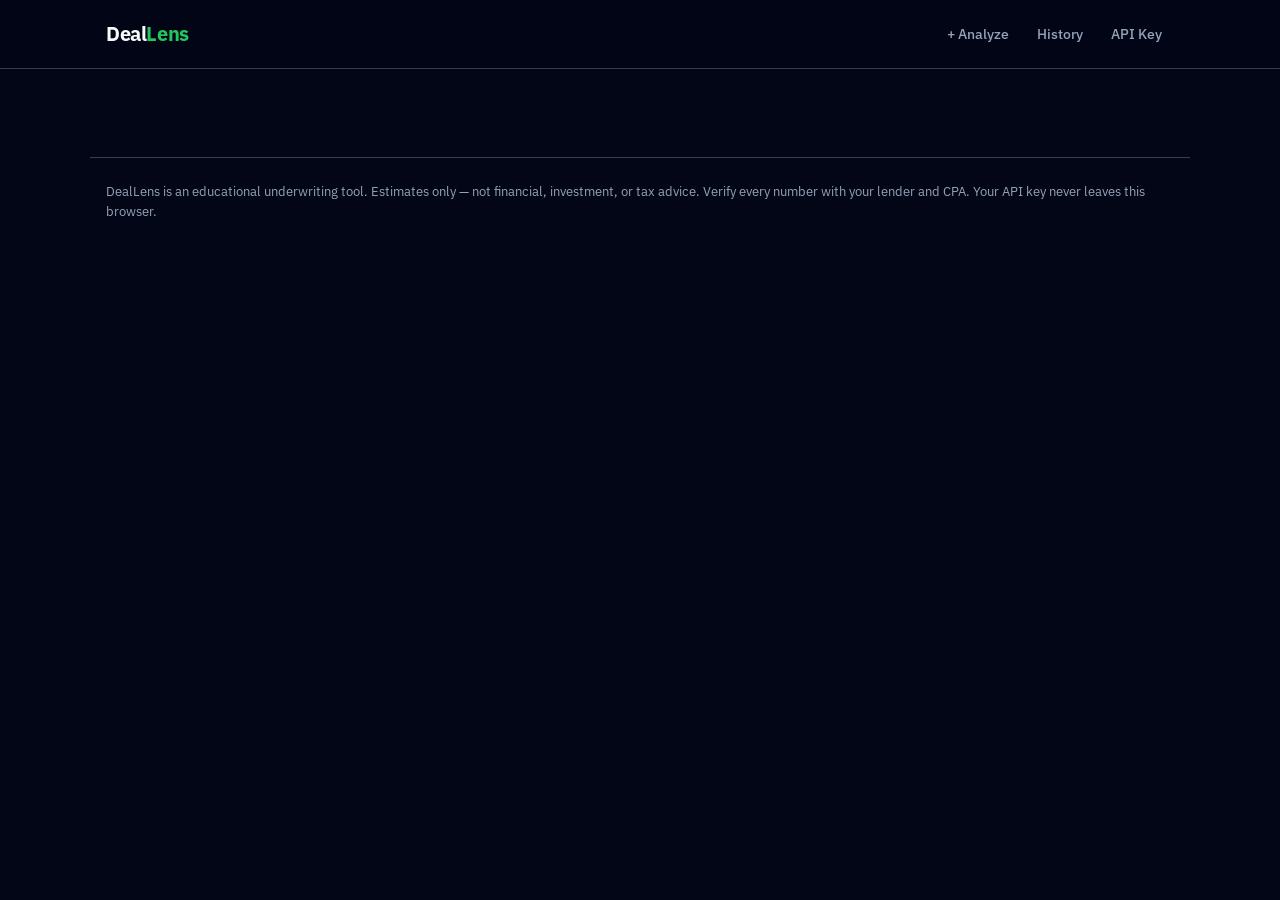
==== deallens/index.html @ 0a84fbc3 "deploy deallens/index.html" ====
<!DOCTYPE html>
<html lang="en">
<head>
<meta charset="UTF-8">
<meta name="viewport" content="width=device-width, initial-scale=1.0">
<title>DealLens — Underwrite any rental deal in 10 minutes</title>
<meta name="description" content="BYOK rental deal analyzer. Your API key, your compute — pro-grade underwriting with zero inference cost to us.">
<link rel="stylesheet" href="styles.css">
</head>
<body>

<header class="app-header no-print">
  <div class="header-inner">
    <a class="logo" href="#/" data-nav="landing">Deal<span>Lens</span></a>
    <nav class="nav" aria-label="Main">
      <button data-nav="new">+ Analyze</button>
      <button data-nav="history">History</button>
      <button data-nav="setup">API Key</button>
    </nav>
  </div>
</header>

<main>
  <!-- ============ LANDING ============ -->
  <section class="view" id="view-landing" aria-label="Welcome">
    <div class="hero">
      <span class="kicker">BYOK &middot; your key, your compute</span>
      <h1>Stop guessing on rentals.</h1>
      <p class="lead">Paste a listing, get a pro-grade underwriting — cash flow, cap rate, risk flags, and a suggested offer — in about ten minutes. You bring your own AI key, so analysis costs you pennies.</p>
      <p style="margin-top:8px">
        <button class="btn" data-nav="new">Analyze your first deal</button>
        <button class="btn secondary" data-nav="setup" style="margin-left:8px">Set up API key</button>
      </p>
    </div>

    <div class="steps">
      <div class="step"><span class="n">1</span><h3>Enter the deal</h3><p>Price, rent, taxes, insurance, financing — guided form with sane defaults. No scraping games, no missing fields.</p></div>
      <div class="step"><span class="n">2</span><h3>We do the math</h3><p>Every ratio — cap rate, cash-on-cash, DSCR — computed deterministically in code. The AI narrates; it never does your arithmetic.</p></div>
      <div class="step"><span class="n">3</span><h3>Get the verdict</h3><p>Deal score 0–100, risk flags, and an offer thesis you can take to a lender. Save it, compare it, print it.</p></div>
    </div>

    <div class="sample-strip" aria-label="Sample output">
      <div class="stat"><div class="v">$312</div><div class="l">monthly cash flow</div></div>
      <div class="stat"><div class="v">7.4%</div><div class="l">cap rate</div></div>
      <div class="stat"><div class="v">11.2%</div><div class="l">cash-on-cash</div></div>
      <div class="stat"><div class="v">84</div><div class="l">deal score</div></div>
    </div>

    <div class="card">
      <h3>How BYOK pricing works</h3>
      <p style="color:var(--muted-fg);font-size:.92rem">DealLens runs on <strong style="color:var(--fg)">your</strong> OpenAI, xAI, or Anthropic key — pasted once, stored only in this browser, never on our servers. A full analysis costs roughly <strong style="color:var(--fg)">$0.01–0.05</strong> of your own API credit. We charge for the underwriting engine, not the tokens.</p>
      <p style="margin-top:12px"><button class="btn secondary" data-nav="pricing">See plans</button></p>
    </div>
  </section>

  <!-- ============ SETUP ============ -->
  <section class="view" id="view-setup" aria-label="API key setup">
    <h1>Bring your own key</h1>
    <p class="lead" style="margin-bottom:20px">Pick a provider, paste a key. It stays in this browser's local storage — it is never sent to our servers. Every AI call goes straight from your browser to the provider.</p>

    <div class="notice">New to API keys? <a href="https://platform.openai.com/api-keys" target="_blank" rel="noopener">OpenAI keys</a> &middot; <a href="https://console.x.ai" target="_blank" rel="noopener">xAI console</a> &middot; <a href="https://console.anthropic.com" target="_blank" rel="noopener">Anthropic console</a> &middot; <a href="https://aistudio.google.com/apikey" target="_blank" rel="noopener">Google AI Studio</a>. Set a small spend limit (e.g. $5) on your provider account.</div>
    <div class="notice warn" id="anthropic-note" hidden>Heads up: Anthropic's API sometimes blocks direct browser calls (CORS). If the key test fails below, OpenAI or xAI will work fine — or run Anthropic through a tiny proxy.</div>

    <div class="card">
      <div class="provider-cards" role="radiogroup" aria-label="Provider">
        <label class="provider" data-provider="openai">
          <input type="radio" name="provider" value="openai" checked>
          <strong>OpenAI</strong><small>gpt-4o-mini default &middot; ~$0.01/analysis</small>
        </label>
        <label class="provider" data-provider="xai">
          <input type="radio" name="provider" value="xai">
          <strong>xAI</strong><small>grok-3-mini default &middot; ~$0.01/analysis</small>
        </label>
        <label class="provider" data-provider="anthropic">
          <input type="radio" name="provider" value="anthropic">
          <strong>Anthropic</strong><small>haiku default &middot; ~$0.02/analysis</small>
        </label>
        <label class="provider" data-provider="gemini">
          <input type="radio" name="provider" value="gemini">
          <strong>Gemini</strong><small>gemini-3.5-flash-lite default &middot; ~$0.01/analysis</small>
        </label>
      </div>

      <div class="field">
        <label for="api-key">API key</label>
        <input type="password" id="api-key" placeholder="sk-..." autocomplete="off" spellcheck="false">
        <p class="tip">Stored only in this browser (localStorage). Clear it anytime in Settings below.</p>
      </div>

      <div class="field">
        <label for="model">Model <span class="hint">(editable — use what you like)</span></label>
        <input type="text" id="model" value="gpt-4o-mini" spellcheck="false">
        <p class="tip" id="model-hint">Mini-class models are plenty for structured underwriting and cost fractions of a cent per analysis.</p>
      </div>

      <p>
        <button class="btn" id="test-key-btn">Test key</button>
        <button class="btn secondary" id="save-key-btn" style="margin-left:8px">Save key</button>
      </p>
      <p class="error" id="key-error" role="alert"></p>
      <p class="success" id="key-success" role="status"></p>

      <p style="margin-top:16px"><button class="btn danger-ghost" id="clear-key-btn">Remove saved key</button></p>
    </div>
  </section>

  <!-- ============ NEW ANALYSIS ============ -->
  <section class="view" id="view-new" aria-label="New analysis">
    <div class="new-head no-print">
      <div>
        <h1>New deal analysis</h1>
        <p class="lead" style="margin-bottom:0">Pick a strategy, enter what you know. Defaults are national medians.</p>
      </div>
      <button class="btn secondary" data-reset id="top-reset-btn">New Analysis (reset)</button>
    </div>

    <div class="notice warn" id="no-key-notice" hidden>You haven't saved an API key yet — the math will still run, but the AI narrative needs one. <a href="#/setup" data-nav="setup">Set it up</a> (30 seconds).</div>

    <div class="strat-tabs no-print" role="tablist" aria-label="Strategy">
      <button type="button" class="strat-tab on" data-strategy="buy" role="tab" aria-selected="true">Buy &amp; Hold</button>
      <button type="button" class="strat-tab" data-strategy="flip" role="tab" aria-selected="false">Rehab Flip</button>
      <button type="button" class="strat-tab" data-strategy="build" role="tab" aria-selected="false">New Build</button>
    </div>

    <form id="deal-form" novalidate>
      <div class="card" data-modes="buy flip">
        <h3>Property</h3>
        <div class="grid2">
          <div class="field"><label for="f-name">Label</label><input id="f-name" placeholder="Duplex near downtown"></div>
          <div class="field"><label for="f-addr">Street address <span class="hint">(unlocks parcel / map / listing links)</span></label><input id="f-addr" placeholder="123 Main St, Fort Pierce, FL 34950" autocomplete="off"></div>
          <div class="field"><label for="f-price">Purchase price ($)</label><input id="f-price" type="number" min="1" required placeholder="200000"></div>
          <div class="field" data-modes="buy"><label for="f-rent">Monthly rent ($)</label><input id="f-rent" type="number" min="0" placeholder="1800"></div>
          <div class="field"><label for="f-beds">Beds / baths <span class="hint">(optional)</span></label><input id="f-beds" placeholder="3 / 2"></div>
        </div>
      </div>

      <div class="card" data-modes="buy flip build">
        <h3>Property intel <span class="hint" style="font-weight:400;color:var(--muted-fg)">(free public sources — nothing auto-fetched)</span></h3>
        <div class="grid2">
          <div class="field"><label for="f-dom">Days on market</label><input id="f-dom" type="number" min="0" placeholder="21"></div>
          <div class="field"><label for="f-lastsaledate">Last sale date</label><input id="f-lastsaledate" type="date"></div>
          <div class="field"><label for="f-lastsaleprice">Last sale price ($)</label><input id="f-lastsaleprice" type="number" min="0" placeholder="150000"></div>
          <div class="field"><label for="f-yearbuilt">Year built</label><input id="f-yearbuilt" type="number" min="1700" max="2030" placeholder="1985"></div>
          <div class="field"><label for="f-sqft">Square feet</label><input id="f-sqft" type="number" min="0" placeholder="1400"></div>
          <div class="field"><label for="f-listnote">List price history <span class="hint">(optional note)</span></label><input id="f-listnote" placeholder="Listed 210k → cut to 195k after 30 days"></div>
        </div>
        <p class="tip" id="intel-links-hint">Enter the street address above to get parcel, map, and listing deep-links.</p>
        <div class="field"><label for="f-photos">Photos <span class="hint">(up to 6 — kept for this session only)</span> <span id="photo-count" class="tip">0 / 6</span></label>
          <input id="f-photos" type="file" accept="image/*" multiple>
        </div>
        <div class="field"><label for="f-photourl">…or paste an image URL</label>
          <div class="url-row"><input id="f-photourl" type="url" placeholder="https://…"><button type="button" class="btn secondary" id="photourl-add">Add</button></div>
        </div>
        <div class="photo-strip" id="photo-gallery" aria-live="polite"></div>
      </div>

      <div class="card" data-modes="buy flip">
        <h3>Financing</h3>
        <div class="grid2">
          <div class="field"><label for="f-loantype">Loan type</label>
            <select id="f-loantype">
              <option value="conventional" selected>Conventional</option>
              <option value="fha">FHA</option>
              <option value="va">VA</option>
              <option value="dscr">DSCR investor loan</option>
              <option value="seller">Seller financing</option>
              <option value="cash">Cash (no loan)</option>
            </select>
            <p class="tip" id="loan-note"></p>
          </div>
          <div class="field" data-modes="buy flip"><label>&nbsp;</label><p class="tip" id="cash-note" hidden>Cash purchase — cash flow equals NOI and DSCR does not apply.</p></div>
        </div>
        <div class="grid2" id="fin-debt-fields">
          <div class="field"><label for="f-down">Down payment (%)</label><input id="f-down" type="number" min="0" max="100" step="0.5" value="20"></div>
          <div class="field"><label for="f-rate">Interest rate (%, annual)</label><input id="f-rate" type="number" min="0" max="20" step="0.125" value="7"></div>
          <div class="field"><label for="f-term">Loan term</label><select id="f-term"><option value="30" selected>30-year fixed</option><option value="15">15-year fixed</option></select></div>
          <div class="field"><label for="f-closing">Closing costs (%) <span class="hint">of price</span></label><input id="f-closing" type="number" min="0" max="15" step="0.5" value="2"></div>
        </div>
      </div>

      <details class="assume" data-modes="buy">
        <summary>Operating assumptions (tap to adjust)</summary>
        <div class="body">
          <div class="grid2">
            <div class="field"><label for="f-tax">Property tax ($/yr)</label><input id="f-tax" type="number" min="0" value="2400"><p class="tip">~1.1% of price is the US median.</p></div>
            <div class="field"><label for="f-ins">Insurance ($/yr)</label><input id="f-ins" type="number" min="0" value="1200"></div>
            <div class="field"><label for="f-hoa">HOA ($/mo)</label><input id="f-hoa" type="number" min="0" value="0"></div>
            <div class="field"><label for="f-vac">Vacancy (%)</label><input id="f-vac" type="number" min="0" max="50" step="0.5" value="5"><p class="tip">5% ≈ 2–3 weeks empty per year.</p></div>
            <div class="field"><label for="f-maint">Maintenance (%) <span class="hint">of rent</span></label><input id="f-maint" type="number" min="0" max="50" step="0.5" value="5"></div>
            <div class="field"><label for="f-capex">CapEx reserve (%) <span class="hint">of rent</span></label><input id="f-capex" type="number" min="0" max="50" step="0.5" value="5"><p class="tip">Roof, HVAC, big-ticket replacements.</p></div>
            <div class="field"><label for="f-mgmt">Property management (%) <span class="hint">of rent</span></label><input id="f-mgmt" type="number" min="0" max="50" step="0.5" value="8"><p class="tip">0 if self-managing.</p></div>
          </div>
        </div>
      </details>

      <div class="card" data-modes="flip" style="display:none">
        <h3>Flip numbers</h3>
        <div class="grid2">
          <div class="field"><label for="f-flip-rehab">Rehab budget ($)</label><input id="f-flip-rehab" type="number" min="0" placeholder="60000"></div>
          <div class="field"><label for="f-flip-arv">After-repair value — ARV ($)</label><input id="f-flip-arv" type="number" min="0" placeholder="330000"></div>
          <div class="field"><label for="f-flip-hold">Holding time (months)</label><input id="f-flip-hold" type="number" min="1" value="6"></div>
          <div class="field"><label for="f-flip-sellcost">Selling costs (%) <span class="hint">agent + closing</span></label><input id="f-flip-sellcost" type="number" min="0" max="20" step="0.5" value="8"></div>
          <div class="field"><label for="f-flip-carry">Monthly carry ($) <span class="hint">taxes + insurance + utilities while held</span></label><input id="f-flip-carry" type="number" min="0" value="500"></div>
        </div>
      </div>

      <div class="card" data-modes="build" style="display:none">
        <h3>Build numbers <span class="hint" style="font-weight:400;color:var(--muted-fg)">(cash basis — construction financing not modeled)</span></h3>
        <div class="grid2">
          <div class="field"><label for="f-build-land">Land cost ($)</label><input id="f-build-land" type="number" min="0" placeholder="60000"></div>
          <div class="field"><label for="f-build-hard">Hard construction costs ($)</label><input id="f-build-hard" type="number" min="0" placeholder="220000"></div>
          <div class="field"><label for="f-build-softpct">Soft costs (%) <span class="hint">of hard — permits, design, fees</span></label><input id="f-build-softpct" type="number" min="0" max="60" step="1" value="15"></div>
          <div class="field"><label for="f-build-arv">Finished value — ARV ($)</label><input id="f-build-arv" type="number" min="0" placeholder="350000"></div>
          <div class="field"><label for="f-build-months">Build time (months)</label><input id="f-build-months" type="number" min="1" value="9"></div>
          <div class="field"><label for="f-build-carry">Monthly carry ($) <span class="hint">interest + taxes + insurance during build</span></label><input id="f-build-carry" type="number" min="0" value="800"></div>
          <div class="field"><label for="f-build-sellcost">Selling costs (%)</label><input id="f-build-sellcost" type="number" min="0" max="20" step="0.5" value="8"></div>
          <div class="field"><label for="f-build-sqft">Finished sqft <span class="hint">(optional — for cost/sqft)</span></label><input id="f-build-sqft" type="number" min="0" placeholder="1800"></div>
        </div>
      </div>

      <div class="field"><label for="f-notes">Notes <span class="hint">(optional — neighborhood, listing quirks, anything the AI should weigh)</span></label><input id="f-notes" placeholder="Near university, HOA caps rentals at 20%..."></div>

      <p><button type="submit" class="btn block" id="analyze-btn">Run analysis</button></p>
      <p class="error" id="form-error" role="alert"></p>
    </form>
  </section>

  <!-- ============ RESULTS ============ -->
  <section class="view" id="view-results" aria-label="Results">
    <div id="results-content"></div>
    <p class="no-print" style="margin-top:16px;display:flex;gap:8px;flex-wrap:wrap">
      <button class="btn" id="results-report-btn">Full Report</button>
      <button class="btn secondary" id="results-print-btn">Print</button>
      <button class="btn secondary" data-reset>New Analysis (reset)</button>
      <button class="btn secondary" data-nav="history">History</button>
    </p>
  </section>

  <!-- ============ FULL REPORT ============ -->
  <section class="view" id="view-report" aria-label="Full report">
    <div id="report-content"></div>
  </section>

  <!-- ============ HISTORY ============ -->
  <section class="view" id="view-history" aria-label="History">
    <h1>Saved deals</h1>
    <p class="lead" style="margin-bottom:16px">Everything lives in this browser. Tick up to 4 to compare side-by-side.</p>
    <p class="no-print" style="margin-bottom:16px"><button class="btn secondary" id="compare-btn" disabled>Compare selected</button></p>
    <div id="history-list"></div>
  </section>

  <!-- ============ COMPARE ============ -->
  <section class="view" id="view-compare" aria-label="Compare">
    <h1>Side-by-side</h1>
    <div class="compare-table-wrap card"><div id="compare-content"></div></div>
    <p><button class="btn secondary" data-nav="history">Back to history</button></p>
  </section>

  <!-- ============ PRICING ============ -->
  <section class="view" id="view-pricing" aria-label="Pricing">
    <h1>Pricing</h1>
    <p class="lead" style="margin-bottom:20px">One avoided bad deal pays for a decade. AI compute runs on your own key — pennies per analysis.</p>
    <div class="steps">
      <div class="step"><h3>Monthly</h3><p style="font-size:1.6rem;font-weight:700;color:var(--fg)">$15<span style="font-size:.9rem;color:var(--muted-fg)">/mo</span></p><p>Unlimited analyses, deal history, comparisons, PDF reports.</p></div>
      <div class="step"><h3>Annual</h3><p style="font-size:1.6rem;font-weight:700;color:var(--fg)">$120<span style="font-size:.9rem;color:var(--muted-fg)">/yr</span></p><p>Everything monthly, 33% off. For serious deal hunters.</p></div>
      <div class="step"><h3>Free trial</h3><p style="font-size:1.6rem;font-weight:700;color:var(--fg)">7 days</p><p>Full access. Your API key covers the pennies of compute.</p></div>
    </div>
    <div class="notice">Billing isn't wired in this MVP build — checkout arrives with launch. The app is fully usable now with your own key.</div>
  </section>
</main>

<footer class="site no-print">
  <p>DealLens is an educational underwriting tool. Estimates only — not financial, investment, or tax advice. Verify every number with your lender and CPA. Your API key never leaves this browser.</p>
</footer>

<script src="app.js"></script>
</body>
</html>
---- deallens/styles.css ----
/* DealLens — dark fintech, mobile-first. Design tokens from ui-ux-pro-max. */
@import url('https://fonts.googleapis.com/css2?family=IBM+Plex+Sans:wght@400;500;600;700&display=swap');

:root {
  --bg: #020617;
  --primary: #0F172A;
  --card: #0E1223;
  --muted: #1A1E2F;
  --muted-fg: #94A3B8;
  --fg: #F8FAFC;
  --border: #334155;
  --accent: #22C55E;
  --on-accent: #0F172A;
  --danger: #EF4444;
  --warn: #F59E0B;
  --radius: 12px;
  --space: 16px;
  --font: 'IBM Plex Sans', system-ui, -apple-system, sans-serif;
}

* { box-sizing: border-box; margin: 0; padding: 0; }

html { font-size: 16px; -webkit-text-size-adjust: 100%; }

body {
  font-family: var(--font);
  background: var(--bg);
  color: var(--fg);
  line-height: 1.5;
  min-height: 100vh;
}

/* ---------- Header ---------- */
.app-header {
  position: sticky; top: 0; z-index: 50;
  background: rgba(2, 6, 23, 0.92);
  backdrop-filter: blur(8px);
  border-bottom: 1px solid var(--border);
}
.header-inner {
  max-width: 1100px; margin: 0 auto;
  display: flex; align-items: center; justify-content: space-between;
  padding: 12px var(--space);
}
.logo { font-weight: 700; font-size: 1.25rem; letter-spacing: -0.02em; text-decoration: none; color: var(--fg); }
.logo span { color: var(--accent); }
.nav { display: flex; gap: 4px; }
.nav button {
  background: none; border: none; color: var(--muted-fg);
  font: inherit; font-size: 0.9rem; font-weight: 500;
  padding: 10px 12px; border-radius: 8px; cursor: pointer;
  min-height: 44px; transition: color 150ms, background 150ms;
}
.nav button:hover { color: var(--fg); background: var(--muted); }
.nav button.active { color: var(--accent); }
.nav button:focus-visible, a:focus-visible, input:focus-visible, button:focus-visible, select:focus-visible {
  outline: 2px solid var(--accent); outline-offset: 2px;
}

/* ---------- Layout ---------- */
main { max-width: 1100px; margin: 0 auto; padding: 24px var(--space) 64px; }
.view { display: none; animation: fadeIn 200ms ease-out; }
.view.active { display: block; }
@keyframes fadeIn { from { opacity: 0; transform: translateY(6px); } to { opacity: 1; transform: none; } }
@media (prefers-reduced-motion: reduce) {
  .view { animation: none; }
  * { transition: none !important; }
}

h1 { font-size: 2rem; line-height: 1.2; letter-spacing: -0.02em; margin-bottom: 12px; }
h2 { font-size: 1.35rem; margin: 28px 0 12px; letter-spacing: -0.01em; }
h3 { font-size: 1.05rem; margin-bottom: 8px; }
p.lead { color: var(--muted-fg); font-size: 1.05rem; max-width: 640px; }

/* ---------- Hero ---------- */
.hero { text-align: center; padding: 48px 0 32px; }
.hero .kicker {
  display: inline-block; font-size: 0.8rem; font-weight: 600; letter-spacing: 0.08em;
  text-transform: uppercase; color: var(--accent);
  border: 1px solid var(--border); border-radius: 999px; padding: 6px 14px; margin-bottom: 16px;
  background: rgba(34, 197, 94, 0.08);
}
.hero h1 { font-size: 2.4rem; }
.hero p { color: var(--muted-fg); max-width: 560px; margin: 0 auto 24px; }

.btn {
  display: inline-flex; align-items: center; justify-content: center;
  background: var(--accent); color: var(--on-accent);
  font: inherit; font-weight: 600; font-size: 1rem;
  border: none; border-radius: 10px; padding: 12px 24px;
  min-height: 48px; cursor: pointer; text-decoration: none;
  transition: filter 150ms, transform 150ms;
}
.btn:hover { filter: brightness(1.1); }
.btn:active { transform: scale(0.98); }
.btn.secondary { background: var(--muted); color: var(--fg); border: 1px solid var(--border); }
.btn.danger-ghost { background: none; color: var(--danger); border: 1px solid var(--border); }
.btn.block { width: 100%; }
.btn:disabled { opacity: 0.5; cursor: not-allowed; }

.steps { display: grid; gap: 12px; margin: 32px 0; }
@media (min-width: 768px) { .steps { grid-template-columns: repeat(3, 1fr); } }
.step {
  background: var(--card); border: 1px solid var(--border); border-radius: var(--radius);
  padding: 20px; text-align: left;
}
.step .n {
  display: inline-flex; align-items: center; justify-content: center;
  width: 32px; height: 32px; border-radius: 50%;
  background: rgba(34, 197, 94, 0.15); color: var(--accent); font-weight: 700; margin-bottom: 10px;
}
.step p { color: var(--muted-fg); font-size: 0.92rem; }

.sample-strip {
  display: grid; grid-template-columns: repeat(2, 1fr); gap: 12px; margin: 24px 0;
}
@media (min-width: 768px) { .sample-strip { grid-template-columns: repeat(4, 1fr); } }
.stat {
  background: var(--card); border: 1px solid var(--border); border-radius: var(--radius);
  padding: 16px; text-align: center;
}
.stat .v { font-size: 1.5rem; font-weight: 700; color: var(--accent); }
.stat .l { font-size: 0.8rem; color: var(--muted-fg); margin-top: 4px; }

/* ---------- Cards & forms ---------- */
.card {
  background: var(--card); border: 1px solid var(--border);
  border-radius: var(--radius); padding: 20px; margin-bottom: 16px;
}
.grid2 { display: grid; gap: 12px; }
@media (min-width: 768px) { .grid2 { grid-template-columns: 1fr 1fr; } }
.grid-metrics { display: grid; grid-template-columns: repeat(2, 1fr); gap: 12px; }
@media (min-width: 768px) { .grid-metrics { grid-template-columns: repeat(4, 1fr); } }

.field { margin-bottom: 14px; }
.field label { display: block; font-size: 0.88rem; font-weight: 500; margin-bottom: 6px; }
.field label .hint { color: var(--muted-fg); font-weight: 400; font-size: 0.8rem; }
.field input, .field select {
  width: 100%; background: var(--muted); border: 1px solid var(--border);
  color: var(--fg); font: inherit; border-radius: 8px; padding: 12px;
  min-height: 48px;
}
.field input::placeholder { color: var(--muted-fg); opacity: 0.7; }
details.assume { border: 1px solid var(--border); border-radius: 8px; margin-bottom: 10px; background: var(--muted); }
details.assume summary { padding: 12px; cursor: pointer; font-weight: 500; min-height: 44px; list-style: none; }
details.assume summary::-webkit-details-marker { display: none; }
details.assume summary::before { content: "+ "; color: var(--accent); font-weight: 700; }
details.assume[open] summary::before { content: "− "; }
details.assume .body { padding: 0 12px 12px; }
.tip { font-size: 0.82rem; color: var(--muted-fg); margin-top: 4px; }

.provider-cards { display: grid; gap: 10px; margin-bottom: 16px; }
@media (min-width: 768px) { .provider-cards { grid-template-columns: repeat(3, 1fr); } }
.provider {
  border: 1px solid var(--border); border-radius: var(--radius); padding: 16px;
  cursor: pointer; background: var(--card); transition: border-color 150ms;
}
.provider input { position: absolute; opacity: 0; pointer-events: none; }
.provider.selected { border-color: var(--accent); box-shadow: 0 0 0 1px var(--accent); }
.provider strong { display: block; margin-bottom: 4px; }
.provider small { color: var(--muted-fg); }

.notice {
  border: 1px solid var(--border); border-left: 3px solid var(--accent);
  background: rgba(34, 197, 94, 0.06); border-radius: 8px;
  padding: 12px 16px; font-size: 0.9rem; color: var(--muted-fg); margin-bottom: 16px;
}
.notice.warn { border-left-color: var(--warn); background: rgba(245, 158, 11, 0.06); }
.notice a { color: var(--accent); }

.error { color: var(--danger); font-size: 0.9rem; margin-top: 8px; }
.success { color: var(--accent); font-size: 0.9rem; margin-top: 8px; }

/* ---------- Results ---------- */
.score-wrap { display: flex; gap: 20px; align-items: center; flex-wrap: wrap; margin-bottom: 8px; }
.score-dial { position: relative; width: 140px; height: 140px; flex-shrink: 0; }
.score-dial svg { transform: rotate(-90deg); }
.score-dial .num {
  position: absolute; inset: 0; display: flex; flex-direction: column;
  align-items: center; justify-content: center;
}
.score-dial .num b { font-size: 2rem; }
.score-dial .num span { font-size: 0.75rem; color: var(--muted-fg); }
.metric {
  background: var(--muted); border: 1px solid var(--border);
  border-radius: 10px; padding: 14px;
}
.metric .v { font-size: 1.3rem; font-weight: 700; }
.metric .v.good { color: var(--accent); }
.metric .v.bad { color: var(--danger); }
.metric .v.warnv { color: var(--warn); }
.metric .l { font-size: 0.78rem; color: var(--muted-fg); margin-top: 2px; }

table.breakdown { width: 100%; border-collapse: collapse; font-size: 0.92rem; }
table.breakdown td, table.breakdown th { padding: 10px 8px; border-bottom: 1px solid var(--border); text-align: left; }
table.breakdown td:last-child, table.breakdown th:last-child { text-align: right; font-variant-numeric: tabular-nums; }
table.breakdown tr.total td { font-weight: 700; border-top: 2px solid var(--border); }
.neg { color: var(--danger); } .pos { color: var(--accent); }

.flag { display: flex; gap: 10px; padding: 10px 0; border-bottom: 1px solid var(--border); font-size: 0.92rem; }
.flag:last-child { border-bottom: none; }
.sev { flex-shrink: 0; font-size: 0.72rem; font-weight: 700; text-transform: uppercase; letter-spacing: 0.05em;
  padding: 3px 8px; border-radius: 999px; height: fit-content; margin-top: 2px; }
.sev.dealbreaker { background: rgba(239, 68, 68, 0.15); color: var(--danger); }
.sev.watch { background: rgba(245, 158, 11, 0.15); color: var(--warn); }
.sev.info { background: rgba(148, 163, 184, 0.15); color: var(--muted-fg); }

.skeleton { background: linear-gradient(90deg, var(--muted) 25%, #232a42 50%, var(--muted) 75%);
  background-size: 200% 100%; animation: shimmer 1.2s infinite; border-radius: 8px; min-height: 20px; margin-bottom: 8px; }
@keyframes shimmer { to { background-position: -200% 0; } }

.llm-body { white-space: pre-wrap; font-size: 0.94rem; }
.llm-body h4, .results-narrative strong { color: var(--fg); }

.deal-row {
  display: flex; align-items: center; gap: 12px;
  background: var(--card); border: 1px solid var(--border); border-radius: var(--radius);
  padding: 14px 16px; margin-bottom: 10px; cursor: pointer; transition: border-color 150ms;
}
.deal-row:hover { border-color: var(--accent); }
.deal-row .info { flex: 1; min-width: 0; }
.deal-row .info strong { display: block; white-space: nowrap; overflow: hidden; text-overflow: ellipsis; }
.deal-row .info small { color: var(--muted-fg); }
.score-badge {
  font-weight: 700; font-size: 1.1rem; min-width: 56px; height: 56px; border-radius: 12px;
  display: flex; align-items: center; justify-content: center; flex-shrink: 0;
  background: var(--muted); border: 1px solid var(--border);
}
.score-badge.good { color: var(--accent); border-color: var(--accent); }
.score-badge.mid { color: var(--warn); border-color: var(--warn); }
.score-badge.bad { color: var(--danger); border-color: var(--danger); }
.row-actions { display: flex; gap: 8px; align-items: center; flex-shrink: 0; }
.row-actions button {
  background: var(--muted); border: 1px solid var(--border); color: var(--muted-fg);
  border-radius: 8px; padding: 8px 10px; font-size: 0.8rem; cursor: pointer; min-height: 40px;
}
.compare-check { display: flex; align-items: center; gap: 6px; font-size: 0.8rem; color: var(--muted-fg); }
.compare-check input { width: 22px; height: 22px; accent-color: var(--accent); }

.compare-table-wrap { overflow-x: auto; }
table.compare { border-collapse: collapse; min-width: 560px; width: 100%; font-size: 0.9rem; }
table.compare th, table.compare td { padding: 10px; border-bottom: 1px solid var(--border); text-align: left; white-space: nowrap; }
table.compare th:first-child { color: var(--muted-fg); font-weight: 500; }
table.compare td.winner { color: var(--accent); font-weight: 700; }

.formula { font-size: 0.8rem; color: var(--muted-fg); background: var(--muted);
  border-radius: 8px; padding: 10px 14px; margin-top: 12px; }

footer.site {
  max-width: 1100px; margin: 0 auto; padding: 24px var(--space);
  border-top: 1px solid var(--border); color: var(--muted-fg); font-size: 0.82rem;
}
footer.site a { color: var(--accent); }

/* ---------- Print (PDF export) ---------- */
@media print {
  .app-header, .nav, footer.site, .no-print { display: none !important; }
  body { background: #fff; color: #000; }
  main { max-width: 100%; padding: 0; }
  .view { display: none; }
  .view#print-view, .view.active { display: block; }
  .card { border: 1px solid #999; background: #fff; break-inside: avoid; }
  .metric { background: #f5f5f5; border-color: #999; }
  .metric .v.good { color: #15803d; } .metric .v.bad { color: #b91c1c; }
  .score-dial .num b { color: #000; }
  h1, h2, h3, p, td, th, .llm-body, .flag { color: #000; }
  .skeleton { display: none; }
}
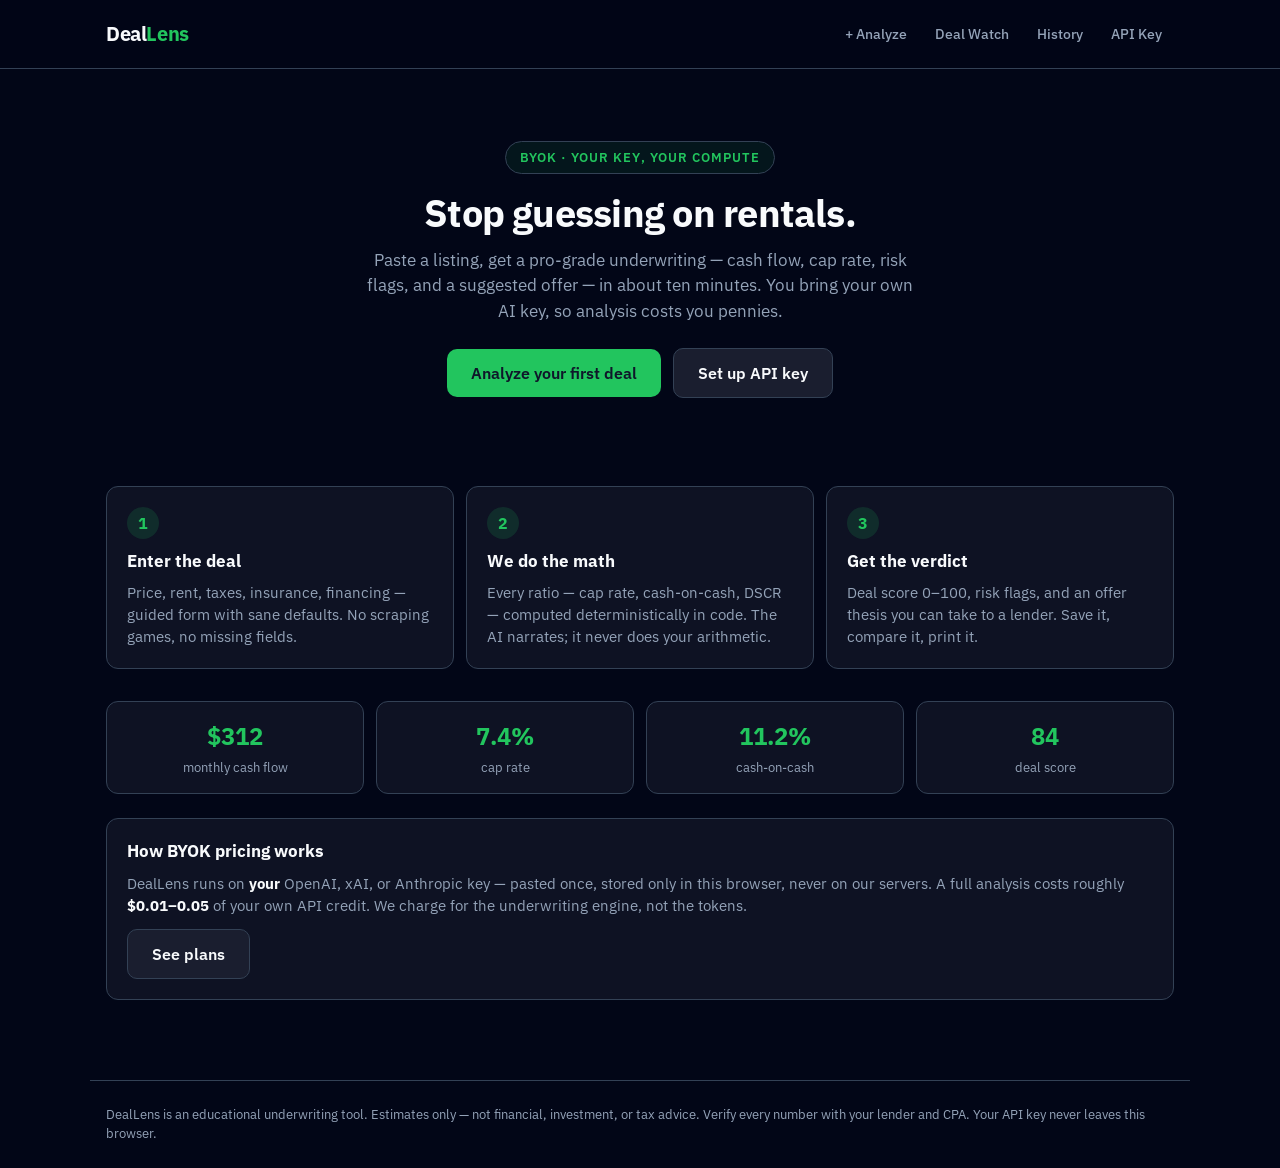
==== commit 317cc6c7: "deploy deallens/index.html" ====
--- a/deallens/index.html
+++ b/deallens/index.html
@@ -14,6 +14,7 @@
     <a class="logo" href="#/" data-nav="landing">Deal<span>Lens</span></a>
     <nav class="nav" aria-label="Main">
       <button data-nav="new">+ Analyze</button>
+      <button data-nav="watch">Deal Watch</button>
       <button data-nav="history">History</button>
       <button data-nav="setup">API Key</button>
     </nav>
@@ -256,6 +257,73 @@
     <p><button class="btn secondary" data-nav="history">Back to history</button></p>
   </section>
 
+  <!-- ============ DEAL WATCH ============ -->
+  <section class="view" id="view-watch" aria-label="Deal Watch">
+    <h1>Deal Watch</h1>
+    <p class="lead" style="margin-bottom:20px">Set your criteria once. <strong style="color:var(--fg)">Ziggy runs the hunt on your schedule</strong> — he sweeps public listings, runs each one through the DealLens engine with your loan settings, and sends you the deals that clear your bar.</p>
+
+    <div class="card" id="watch-active-card" hidden>
+      <h3>Watch active</h3>
+      <div id="watch-summary"></div>
+      <p style="margin-top:14px;display:flex;gap:8px;flex-wrap:wrap">
+        <button class="btn" id="watch-copy-btn">Copy settings</button>
+        <button class="btn secondary" id="watch-change-btn">Change settings</button>
+        <button class="btn danger-ghost" id="watch-deactivate-btn">Deactivate</button>
+      </p>
+      <p class="tip">Send the copied settings to Ziggy in chat and your hunt starts on that schedule.</p>
+      <p class="success" id="watch-copied" role="status"></p>
+    </div>
+
+    <div class="card" id="watch-form-card">
+      <h3>Your criteria</h3>
+      <form id="watch-form" novalidate>
+        <div class="grid2">
+          <div class="field"><label for="w-zips">ZIP codes <span class="hint">(comma-separated)</span></label><input id="w-zips" value="34950, 34982, 34947" autocomplete="off" spellcheck="false"></div>
+          <div class="field"><label for="w-proptype">Property type</label>
+            <select id="w-proptype">
+              <option value="multifamily" selected>2–4 unit multifamily</option>
+              <option value="duplex">Duplex</option>
+              <option value="triplex">Triplex</option>
+              <option value="fourplex">Fourplex</option>
+            </select>
+          </div>
+          <div class="field"><label for="w-maxprice">Max price ($)</label><input id="w-maxprice" type="number" min="1" step="1000" value="400000"></div>
+          <div class="field"><label for="w-strategy">Strategy</label>
+            <select id="w-strategy">
+              <option value="buy" selected>Buy &amp; Hold</option>
+              <option value="flip">Rehab Flip</option>
+              <option value="build">New Build</option>
+            </select>
+          </div>
+          <div class="field"><label for="w-loantype">Loan type</label>
+            <select id="w-loantype">
+              <option value="conventional" selected>Conventional</option>
+              <option value="fha">FHA</option>
+              <option value="va">VA</option>
+              <option value="dscr">DSCR investor loan</option>
+              <option value="seller">Seller financing</option>
+              <option value="cash">Cash (no loan)</option>
+            </select>
+          </div>
+          <div class="field"><label for="w-mincf">Minimum monthly cash flow ($)</label><input id="w-mincf" type="number" min="0" step="50" value="200"></div>
+        </div>
+        <h3 style="margin-top:4px">How often should Ziggy hunt?</h3>
+        <div class="radio-group" role="radiogroup" aria-label="Hunt interval">
+          <label class="radio-pill"><input type="radio" name="w-interval" value="daily"> Daily</label>
+          <label class="radio-pill"><input type="radio" name="w-interval" value="every3" checked> Every 3 days</label>
+          <label class="radio-pill"><input type="radio" name="w-interval" value="weekly"> Weekly</label>
+        </div>
+        <p><button type="submit" class="btn block">Activate Deal Watch</button></p>
+        <p class="error" id="watch-error" role="alert"></p>
+      </form>
+    </div>
+
+    <div class="card">
+      <h3>Latest matches</h3>
+      <div id="watch-matches"><p class="tip">Loading…</p></div>
+    </div>
+  </section>
+
   <!-- ============ PRICING ============ -->
   <section class="view" id="view-pricing" aria-label="Pricing">
     <h1>Pricing</h1>
--- a/deallens/styles.css
+++ b/deallens/styles.css
@@ -1,5 +1,5 @@
 /* DealLens — dark fintech, mobile-first. Design tokens from ui-ux-pro-max. */
-@import url('https://fonts.googleapis.com/css2?family=IBM+Plex+Sans:wght@400;500;600;700&display=swap');
+@import url('https://fonts.googleapis.com/css2?family=IBM+Plex+Sans:wght@400;500;600;700&family=Fira+Code:wght@500;600&display=swap');
 
 :root {
   --bg: #020617;
@@ -266,3 +266,82 @@
   h1, h2, h3, p, td, th, .llm-body, .flag { color: #000; }
   .skeleton { display: none; }
 }
+
+/* ---------- DealLens v2 additions ---------- */
+:root { --mono: 'Fira Code', ui-monospace, SFMono-Regular, Menlo, monospace; }
+
+/* Strategy tabs */
+.strat-tabs {
+  display: grid; grid-template-columns: repeat(3, 1fr); gap: 8px;
+  margin: 4px 0 20px;
+}
+.strat-tab {
+  background: var(--card); border: 1px solid var(--border); color: var(--muted-fg);
+  font: inherit; font-weight: 600; font-size: 0.95rem;
+  border-radius: 10px; padding: 12px 8px; min-height: 52px; cursor: pointer;
+  transition: border-color 150ms, color 150ms, background 150ms;
+}
+.strat-tab:hover { color: var(--fg); border-color: var(--accent); }
+.strat-tab.on { color: var(--accent); border-color: var(--accent); background: rgba(34, 197, 94, 0.08); }
+.strat-tab:focus-visible { outline: 2px solid var(--accent); outline-offset: 2px; }
+
+.new-head { display: flex; align-items: flex-start; justify-content: space-between; gap: 12px; flex-wrap: wrap; margin-bottom: 16px; }
+.new-head h1 { margin-bottom: 4px; }
+
+.badge {
+  display: inline-block; font-size: 0.75rem; font-weight: 700; letter-spacing: 0.04em;
+  text-transform: uppercase; color: var(--accent);
+  border: 1px solid var(--accent); border-radius: 999px; padding: 3px 10px; margin-right: 6px;
+  vertical-align: middle;
+}
+
+/* Data figures in monospace for dashboard scanability */
+.metric .v, table.breakdown td:last-child, table.compare td { font-family: var(--mono); font-variant-numeric: tabular-nums; }
+
+/* Intel deep links */
+.intel-links { display: flex; flex-wrap: wrap; gap: 8px; margin: 12px 0 4px; }
+.intel-link {
+  display: inline-block; font-size: 0.85rem; font-weight: 600; color: var(--fg);
+  background: var(--muted); border: 1px solid var(--border); border-radius: 8px;
+  padding: 9px 12px; text-decoration: none; cursor: pointer; transition: border-color 150ms;
+}
+.intel-link:hover { border-color: var(--accent); color: var(--accent); }
+.map-wrap { margin: 12px 0; border: 1px solid var(--border); border-radius: 10px; overflow: hidden; }
+.map-wrap iframe { width: 100%; height: 260px; border: 0; display: block; }
+
+/* Photos */
+.url-row { display: flex; gap: 8px; }
+.url-row input { flex: 1; }
+.url-row .btn { min-height: 48px; white-space: nowrap; }
+.photo-strip { display: flex; gap: 8px; flex-wrap: wrap; margin-top: 8px; }
+.photo-thumb { position: relative; width: 96px; height: 96px; border-radius: 8px; overflow: hidden; border: 1px solid var(--border); margin: 0; }
+.photo-thumb img { width: 100%; height: 100%; object-fit: cover; display: block; }
+.photo-thumb button {
+  position: absolute; top: 4px; right: 4px; width: 28px; height: 28px; border-radius: 50%;
+  background: rgba(2, 6, 23, 0.8); color: var(--danger); border: 1px solid var(--border);
+  font-size: 0.8rem; cursor: pointer; line-height: 1;
+}
+
+/* Full report */
+.report-head { display: flex; justify-content: space-between; align-items: flex-start; gap: 16px; margin-bottom: 20px; }
+.report-brand { font-weight: 700; font-size: 1rem; color: var(--muted-fg); margin-bottom: 6px; }
+.report-brand span { color: var(--accent); }
+.report-head h1 { margin-bottom: 4px; }
+.report-score { text-align: center; flex-shrink: 0; }
+.report-score small { color: var(--muted-fg); font-size: 0.75rem; }
+.photo-report-grid { display: grid; grid-template-columns: repeat(3, 1fr); gap: 10px; }
+.photo-report { margin: 0; border: 1px solid var(--border); border-radius: 8px; overflow: hidden; }
+.photo-report img { width: 100%; height: 160px; object-fit: cover; display: block; }
+.photo-report figcaption { font-size: 0.75rem; color: var(--muted-fg); padding: 6px 8px; }
+
+/* ---------- Print (PDF export) additions ---------- */
+@media print {
+  .strat-tabs, .url-row, .photo-thumb button { display: none !important; }
+  .map-wrap iframe { height: 200px; }
+  .photo-report-grid { grid-template-columns: repeat(3, 1fr); }
+  .photo-report img { height: 140px; }
+  .intel-link { border-color: #999; color: #000; }
+  .badge { color: #15803d; border-color: #15803d; }
+  .report-brand, .report-brand span { color: #000; }
+  .metric .v, table.breakdown td:last-child { font-family: var(--mono); }
+}
